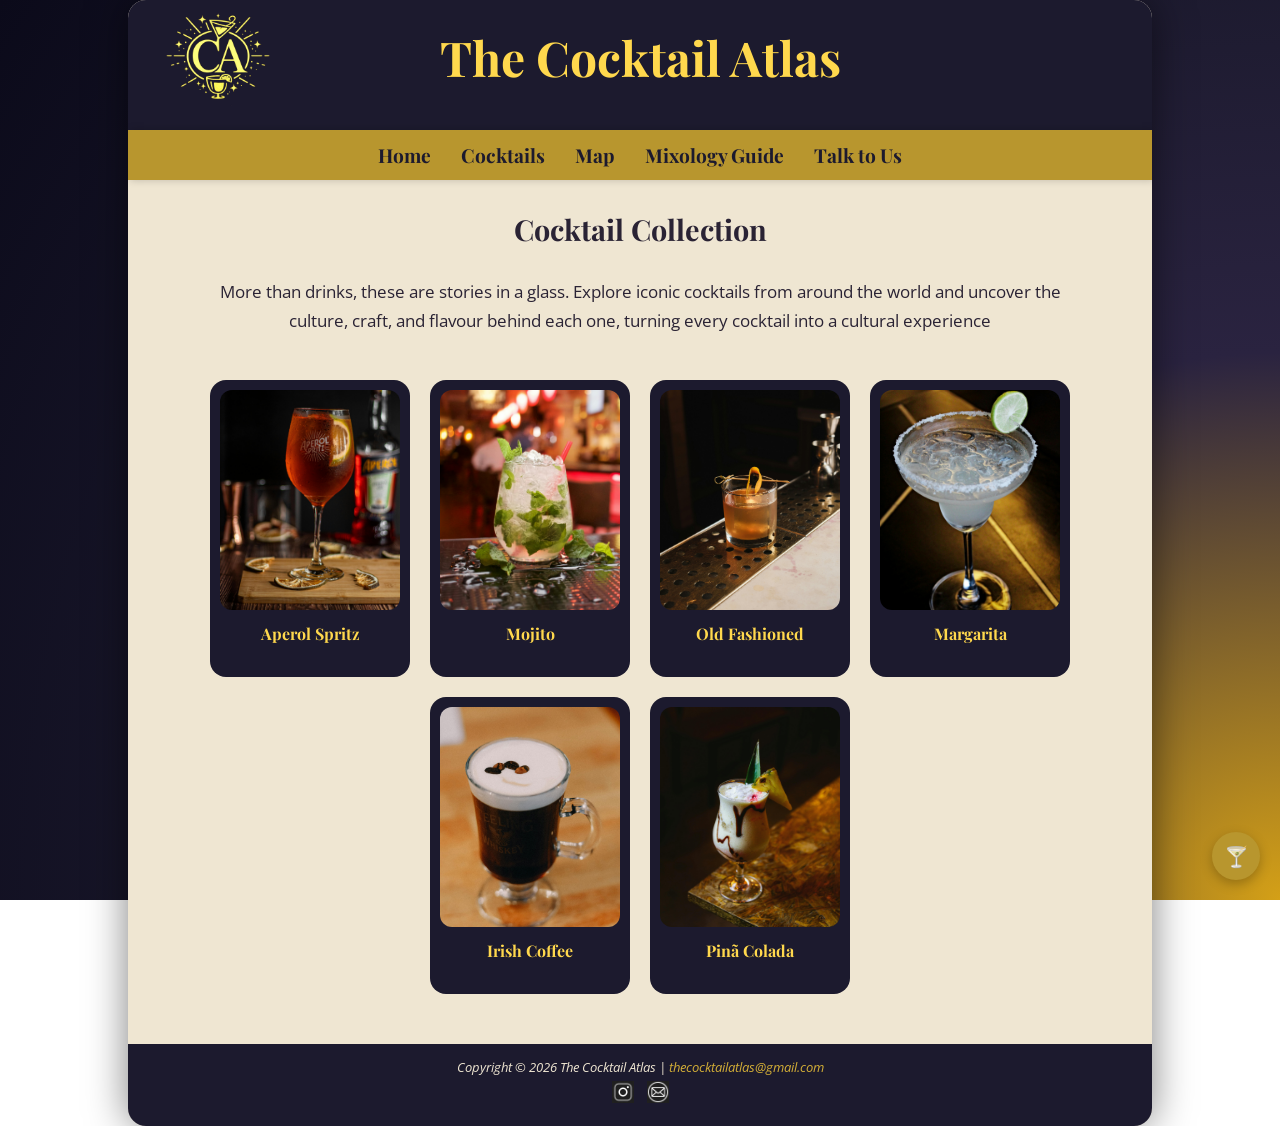
==== cocktails.html @ 1609e8bd "Add files via upload" ====
<!DOCTYPE html>
<html lang="en">

<head>
    <meta name="viewport" content="width=device-width, initial-scale=1.0"> 
    <title>The Cocktail Atlas</title>
    <meta charset="utf-8">
    <meta name="author" content="Clariane Luisa Patricia Costa Soares dos Santos">
    <meta name="description" content="Explore cocktail recipes, ingredients and stories behind iconic drinks.">
    <meta name="keywords" content="cocktails, mixology, cocktail recipes, drinks, bartending, cocktail atlas">
    <link rel="stylesheet" href="CocktailAtlas.css">
    <link href="https://fonts.googleapis.com/css2?family=Playfair+Display:wght@600;700&family=Open+Sans:wght@300;400;600&display=swap"
    rel="stylesheet">
    <link rel="icon" type="image/x-icon" href="images/icon1.png">
</head>

<body>
    <div id="wrapper">
    <header><h1>The Cocktail Atlas</h1></header> 
    <nav>
        <ul>
            <li><a href="index.html">Home</a></li>
            <li><a href="cocktails.html">Cocktails</a></li>
            <li><a href="map.html">Map</a></li>
            <li><a href="mixologyguide.html">Mixology Guide</a></li>
            <li><a href="contact.html">Talk to Us</a></li>
        </ul>
    </nav>
    
    <main class="cocktail-page">
        <h2>Cocktail Collection</h2>
        <p class="cocktail-intro">
            More than drinks, these are stories in a glass. 
            Explore iconic cocktails from around the world and uncover the culture, craft, and flavour behind each one, 
            turning every cocktail into a cultural experience
        </p>
     <div class="cocktail-grid">
        <div class="cocktail-card" onclick="openLightbox(this)">
            <img src="images/aperol.jpg" alt="A glass of Aperol Spritz cocktail">
            <p>Aperol Spritz</p>
                <div class="cocktail-info">
                <h3>Aperol Spritz 🇮🇹</h3>
                <h4>Origin:</h4>
                <p>Italy</p>

                <h4>History:</h4>
                <p>
                The Aperol Spritz originated in Northern Italy and became popular in Venice during the 20th century. 
                It is a modern evolution of the traditional “spritz”, where wine was diluted with water by Austrian soldiers. 
                Today, it represents Italian aperitivo culture — a relaxed pre-dinner social moment.
                </p>

                <h4>Ingredients:</h4>
                <ul>
                    <li>90 ml Aperol</li>
                    <li>60 ml Prosecco</li>
                    <li>30 ml Soda Water</li>
                    <li>Ice</li>
                    <li>1 Orange Slice</li>
                </ul> 

                <h4>Method:</h4>
                <ul>
                    <li>Fill a large wine glass with ice</li>
                    <li>Add 60ml of Prosecco</li>
                    <li>Pour 90ml of Aperol</li>
                    <li>Top up with 30ml of soda water</li>
                    <li>Stir gently</li>
                    <li>Garnish with an orange slice</li>
                </ul>

                <h4>Tip:</h4>
                <p>Follow the classic 3-2-1 ratio:</p>
                <ul>
                    <li>3 parts Aperol</li>
                    <li>2 parts Prosecco</li>
                    <li>1 part Soda Water</li>
                </ul>
            </div>
        </div>

        <div class="cocktail-card" onclick="openLightbox(this)">
            <img src="images/mojito.jpg" alt="A Mojito cocktail with mint and lime">
            <p>Mojito</p>
                <div class="cocktail-info">
                <h3>Mojito 🇨🇺</h3>
                <h4>Origin:</h4>
                <p>Cuba</p>

                <h4>History:</h4>
                <p>
                The Mojito dates back to 16th-century Cuba and was originally used for medicinal purposes. 
                It became popular in Havana and is closely associated with Cuban culture and writer Ernest Hemingway. 
                Its fresh combination of mint, lime, and rum reflects the tropical Caribbean climate.
                </p>
                
                <h4>Ingredients:</h4>
                <ul>
                    <li>50 ml White Rum</li>
                    <li>25 ml Lime Juice</li>
                    <li>15 ml Simple Syrup</li>
                    <li>Mint Leaves</li>
                    <li>Soda Water</li>
                </ul>

                <h4>Method:</h4>
                <ul>
                    <li>Place the mint leaves in a glass</li>
                    <li>Gently muddle to release the mint aroma</li>
                    <li>Add 25 ml of simple syrup</li>
                    <li>Add 15 ml of simple syrup</li>
                    <li>Fill the glass with ice</li>
                    <li>Pour in 50 ml of white rum</li>
                    <li>Top up with soda water</li>
                    <li>Stir gently to combine</li>
                    <li>Garnish with mint leaves and a lime wedge</li>
                </ul>

                <h4>Tip:</h4>
                <p>For a smoother and more balanced Mojito, always use simple
                    syrup instead of sugar - it mixes instantly and avoids 
                    grainy texture in the drink
                </p>
            </div>
        </div>

        <div class="cocktail-card" onclick="openLightbox(this)">
            <img src="images/oldfashion.jpg" alt="An Old Fashioned cocktail with orange peel">
            <p>Old Fashioned</p>
                <div class="cocktail-info">
                <h3>Old Fashioned 🇺🇸</h3>
                <h4>Origin:</h4>
                <p>United States</p>

                <h4>History:</h4>
                <p>
                The Old Fashioned is one of the oldest known cocktails, dating back to the early 1800s. 
                It was originally simply called a “whiskey cocktail”. 
                The name “Old Fashioned” came from people requesting the drink made the traditional way, without modern additions.
                </p>

                <h4>Ingredients:</h4>
                <ul>
                    <li>50 ml Bourbon or Rye Whiskey</li>
                    <li>10 ml Simple Syrup</li>
                    <li>2-3 dashes Angostura Bitters</li>
                    <li>Ice (preferably a large cube)</li>
                    <li>Orange Peel</li>
                </ul>

                <h4>Method:</h4>
                <ul>
                    <li>Add 10 ml of simple syrup into a glass</li>
                    <li>Add 2-3 dashes of Angostura bitters</li>
                    <li>Pour in 50 ml of bourbon or whiskey</li>
                    <li>Add a large ice cube</li>
                    <li>Stir gently for about 20-30seconds</li>
                    <li>Express the oils from an orange peel over the drink</li>
                    <li>Garnish with the orange peel</li>
                </ul>

                <h4>Tip:</h4>
                <p>Use a large ice cube, it melts slower, keeping your drink 
                    cold without watering it down too quickly, preserving 
                    the full flavor
                </p>
            </div>
        </div>

        <div class="cocktail-card" onclick="openLightbox(this)">
            <img src="images/marguerita.jpg" alt="A Margarita cocktail served in a salt-rimmed glass">
            <p>Margarita</p>
                <div class="cocktail-info">
                <h3>Margarita 🇲🇽</h3>
                <h4>Origin:</h4>
                <p>Mexico</p>

                <h4>History:</h4>
                <p>
                The Margarita is believed to have been created in Mexico in the 1930s or 1940s. 
                There are many stories about its origin, often involving bartenders creating the drink for a woman named Margarita. 
                It quickly became one of the most famous tequila-based cocktails worldwide.
                </p>

                <h4>Ingredients:</h4>
                <ul>
                    <li>50 ml Tequila</li>
                    <li>25 ml Orange Liqueur (Triple Sec or Cointreau)</li>
                    <li>25 ml Fresh Lime Juice</li>
                    <li>Salt (for the rim)</li>
                    <li>Ice</li>
                    
                </ul>

                <h4>Method:</h4>
                <ul>
                    <li>Rub a lime wedge around the rim of your glass</li>
                    <li>Dip the rim into salt to coat it</li>
                    <li>In a shaker, add ice, tequila, orange liqueur, and lime juice</li>
                    <li>Shake well for about 15 seconds</li>
                    <li>Strain into the prepared glass, with or without ice (your choice)</li>
                </ul>

                <h4>Tip:</h4>
                <p>Always use freshly squeezed lime juice, it makes huge difference.
                    Bottled juice kills the balance and freshness of a perfect margarita.
                </p>
            </div>
        </div>
            

        <div class="cocktail-card" onclick="openLightbox(this)">
            <img src="images/irishcoffee.jpg" alt="A glass of Irish Coffee topped with cream">
            <p>Irish Coffee</p>
                <div class="cocktail-info">
                <h3>Irish Coffee 🇮🇪</h3>
                <h4>Origin:</h4>
                <p>Ireland</p>

                <h4>History:</h4>
                <p>
                Irish Coffee was created in the 1940s in Ireland by chef Joe Sheridan at Foynes Airport. 
                He prepared the drink to warm up passengers arriving on a cold winter night, combining hot coffee, 
                Irish whiskey, sugar, and cream. 
                The drink quickly became famous and is now a symbol of Irish hospitality and warmth.
                </p>

                <h4>Ingredients:</h4>
                <ul>
                    <li>40 ml Irish whiskey</li>
                    <li>90 ml Hot Coffee (freshly brewed)</li>
                    <li>10-15 ml Simple Syrup</li>
                    <li>Lightly whipped cream</li>
                </ul>

                <h4>Method:</h4>
                <ul>
                    <li>Preheat your glass with hot water, then discard it</li>
                    <li>Add the hot coffee and simple syrup, stirring to combine</li>
                    <li>Pour in the Irish whiskey and mix gently</li>
                    <li>Carefully float the lightly whipped cream on top (use the back of a spoon)</li>
                </ul>

                <h4>Tips:</h4>
                <ul>
                    <li>Drink it through the cream - that contrast between hot coffee and cold 
                        cream is the whole experience</li>
                    <li>Using sugar syrup helps control sweetness and avoids any grainy texture</li>
                    <li>You can also swap or mix the whiskey with Baileys for a creamier, sweeter version</li>
                </ul>
            </div>
        </div>

        <div class="cocktail-card" onclick="openLightbox(this)">
            <img src="images/pinacolada.jpg" alt="A Piña Colada cocktail with pineapple garnish">
            <p>Pinã Colada</p>
            <div class="cocktail-info">
            <h3>Pinã Colada 🇵🇷</h3>
            <h4>Origin:</h4>
            <p>Puerto Rico</p>

            <h4>History:</h4>
            <p>
            The Piña Colada was officially created in Puerto Rico in 1954 and is now the island's national drink. 
            Its tropical blend of pineapple, coconut, and rum represents Caribbean beach culture and relaxation.
            </p>

                <h4>Ingredients:</h4>
                <ul>
                    <li>50 ml White Rum</li>
                    <li>30 ml Coconut Cream</li>
                    <li>50 ml Pineapple Juice</li>
                    <li>Pineapple Slice or Cherries (Optional)</li>
                    <li>Ice</li>
                </ul>

                <h4>Method:</h4>
                <ul>
                    <li>Add the rum, coconut cream, pineapple juice, and ice into a blender</li>
                    <li>Blend until smooth and creamy</li>
                    <li>Pour into a chilled glass</li>
                    <li>Garnish with a pineapple slice or cherry (optional)</li>
                </ul>

                <h4>Tip:</h4>
                <p>Blend until it's smooth but still thick, too much ice will water it down</p>
            </div>
        </div>
        
    </div>

    </main>

    <footer>
        Copyright &copy; 2026 The Cocktail Atlas | 
        <a href="mailto:thecocktailatlas@gmail.com">thecocktailatlas@gmail.com</a>

        <div class="social-icons">
        <a href="https://instagram.com" target="_blank">
            <img src="images/insta.png" alt="Instagram">
        </a>
        <a href="mailto:thecocktailatlas@gmail.com">
            <img src="images/email.png" alt="Email">
        </a>
        </div>
    </footer>

    </div>
    <div id="lightbox" class="lightbox" onclick="closeLightbox()">
        <div class="lightbox-content" onclick="event.stopPropagation()">
            <button class="close-btn" onclick="closeLightbox()">X</button>
            <div id="lightbox-body"></div>
        </div>
    </div>

    <div id="tip-button" title="Mixology Tip">🍸</div>
    <div id="tip-popup"></div>

    <script src="https://code.jquery.com/jquery-3.7.1.min.js"></script>
    <script src="script.js"></script>

</body>
</html>
---- CocktailAtlas.css ----
body {margin: 0;
font-family: 'Open Sans', sans-serif;
background: radial-gradient(circle at bottom right, 
#D4A017 0%,    
#2A2340 35%,   
#1C1A2E 60%,    
#0B0A1A 100%);
background-attachment: fixed;}

#wrapper{background-color: #EFE6D2;
width: 80%;
margin-left: auto;
margin-right: auto;
max-width: 1280px;
box-shadow: 0 0 40px rgba(0, 0, 0, 0.5);
border-radius: 18px;
overflow: hidden;}

#agePopup {position: fixed;
top: 0;
left: 0;
width: 100%;
height: 100%;
background: rgba(0, 0, 0, 0.85);
display: flex;
justify-content: center;
align-items: center;}

#agePopup .age-box{background: #EFE6D2;
padding: 20px;
border-radius: 10px;
text-align: center;}

#agePopup button{background-color: #D4A017;
color: white;
border: none;
padding: 10px 20px;
border-radius: 6px;
cursor: pointer;}

header{background-color: #1C1A2E;
height: 130px;
background-image: url(images/logo2.png);
background-size: 180px;
background-repeat: no-repeat;
background-position: left center;}

h1{text-align: center;
font-size: 3em;
color: #FFD84D;
margin: 0;
padding: 25px 20px;
font-family: 'Playfair Display', serif;}

h2{font-family: 'Playfair Display', serif;
margin: 25px 30px 15px 30px;
font-size: 1.8rem;}

p{margin: 0 30px 20px 30px;
font-size: 1.05rem;
line-height: 1.7em;
text-align: justify;}

nav{background-color: #B8962E;
font-family: 'Open Sans', sans-serif;
width: 100%;
box-shadow: 2px 0 8px rgba(0, 0, 0, 0.2);}

nav ul{list-style: none;
margin: 0;
padding: 12px;
display: flex;
justify-content: center;
gap: 30px;}

nav li{margin: 0;}

nav a{text-decoration: none;
color: #1C1A2E;
font-size: 1.2em;
font-weight: bold;
transition: 0.3s;
font-family: 'Playfair Display', serif;}

nav a:hover{ color: #FFD84D;
transform: translateY(-2px);
text-decoration: underline;}

main{padding: 0 0 30px 0;
background-color: #EFE6D2;
color: #2A2334;}

footer{background-color: #1C1A2E;
color: #EFE6D2;
font-size: small;
font-style: italic;
text-align: center;
padding: 14px 0;
clear: both;}

footer a{color: #D4AF37;
text-decoration: none;}

footer p {margin: 5px 0;
font-size: 14px;}

.social-icons img {width: 22px;
margin: 5px;
transition: transform 0.2s ease;}

.social-icons img:hover {transform: scale(1.2);}

#heroatlas{background-image: url(images/banner1.jpg);
background-size: cover;
background-position: center 45%;
height: 240px;
margin-bottom: 20px;}


.slogan{text-align: center;
font-family: 'Playfair Display', serif;
font-size: 0.9em;
font-style: italic;
font-weight: bold;
color: #2A2334;
background-color: #EFE6D2;
padding: 8px 18px;
margin: 0;
border-bottom: 1px solid #1C1A2E;}

.cocktail-grid{display: flex;
gap: 20px;
justify-content: center;
flex-wrap: wrap;
margin-top: 30px;
padding-bottom: 20px;
align-items: flex-start;}

.cocktail-card{position: relative;
width: 180px;
text-align: center;
cursor: pointer;
background-color: #1C1A2E;
padding: 10px;
border-radius: 16px;
transition: 0.3s;
overflow: hidden;}

.cocktail-intro {text-align: center;
max-width: 850px;
margin: 30px auto 45px auto;
font-size: 1.05rem;
line-height: 1.7;}

.cocktail-page h2 {text-align: center;
margin-top: 30px;
margin-bottom: 15px;}

.cocktail-card:hover{transform: translateY(-6px);
box-shadow: 0 12px 24px rgba(0, 0, 0, 0.35);} 

.cocktail-info{display: none;}

.cocktail-card img{width: 100%;
height: 220px;
object-fit: cover;
border-radius: 12px;
display: block;}

.cocktail-card > p{margin-top: 10px;
color: #FFD84D;
font-weight: bold;
font-size: 16px;
text-align: center;
font-family: 'Playfair Display', serif;}

.lightbox{display: none;
position: fixed;
top: 0;
left: 0;
width: 100%;
height: 100%;
background: rgba(0, 0, 0, 0.75);
justify-content: center;
align-items: center;
z-index: 2000;
padding: 20px;
box-sizing: border-box;}

.lightbox-content{position: relative;
background: rgba(28, 26, 46, 0.98);
color: #EFE6D2;
width: 90%;
max-width: 650px;
max-height: 80vh;
overflow-y: auto;
padding: 25px;
border-radius: 16px;
box-sizing: border-box;}

.lightbox-content h3,
.lightbox-content h4{font-family: 'Playfair Display', serif;
color: #FFD84D;}

.lightbox-content h3 {margin-top: 0;
font-size: 1.9rem;}

.lightbox-content h4 {margin-top: 16px;
margin-bottom: 6px;
font-size: 1.1rem;}

.lightbox-content p,
.lightbox-content li{font-size: 0.95rem;
line-height: 1.6;
text-align: left;}

.close-btn {background: #FFD84D;
color: #1C1A2E;
border: none;
border-radius: 50%;
width: 30px;
height: 30px;
font-weight: bold;
cursor: pointer;
position: absolute;
top: 10px;
right: 10px;}

.cocktail-form {display: flex;
flex-direction: column;
gap: 10px;}

.contact-page {max-width: 550px;
margin: 30px auto;
padding: 25px;
background-color: #EFE6D2;
border-radius: 12px;
box-shadow: 0 8px 20px rgba(0,0,0,0.3);}

.cocktail-form input,
.cocktail-form textarea,
.cocktail-form select {border: 1px solid #B8962E;
background-color: #FFFFFF;
padding: 12px 14px;
font-size: 1em;}

.cocktail-form input[type="submit"] {background-color: #1C1A2E;
color: #B8962E;
border: none;
padding: 12px;
border-radius: 8px;
font-weight: bold;
cursor: pointer;}

.cocktail-form input[type="submit"]:hover {background-color: #FFD84D;}

a.back-btn {display: inline-block;
margin-top: 20px;
margin-left: 30px;
padding: 10px 20px;
background-color: #B8962E;
color: #ffffff;
text-decoration: none;
font-weight: bold;
border-radius: 8px;
transition: 0.3s;}

a.back-btn:hover {background-color: #1C1A2E;
color: #ffffff;}

.map-page {background-color: #FFFFFF4D;
border-radius: 16px;
max-width: 900px;
margin: 30px auto;
padding: 20px;
box-shadow: 0 8px 20px rgba(0,0,0,0.3);}

.map-page h2 {text-align: center;
margin-top: 30px;
margin-bottom: 20px;}

.map-description {text-align: center;
max-width: 750px;
margin: 0 auto 35px auto;
font-size: 1.05rem;
line-height: 1.7em;}

.highlight-gold {color: #D4A017;
font-weight: bold;}

.map-page iframe {display: block;
width: 100%;
max-width: 900px;
margin: 0 auto;
border-radius: 16px;
box-shadow: 0 10px 30px rgba(0,0,0,0.25);}


.map-legend {margin: 20px auto 30px auto;
max-width: 800px;
padding: 20px;
background-color: #ffffff;
border-radius: 12px;
box-shadow: 0 8px 20px rgba(0, 0, 0, 0.12);}

.map-legend h3 {font-family: 'Playfair Display', serif;
color: #1C1A2E;
margin-top: 0;
margin-bottom: 15px;
text-align: center;}

.legend-item {display: flex;
align-items: flex-start;
gap: 12px;
margin-bottom: 15px;}

.legend-item p {margin: 0;
text-align: left;
font-size: 1rem;
line-height: 1.6;}

.legend-icon {display: inline-block;
min-width: 28px;
font-size: 1.2rem;
font-weight: bold;
text-align: center;}

.blue-icon {color: #3D3DA8;}

.gold-icon {color: #D4A017;}

.tips-page {max-width: 850px;
margin: 5px auto 30px auto;
padding: 20px;}

.tips-page h2 {text-align: center;
margin-bottom: 15px;
margin-top: 5px;}

.tips-intro {text-align: center;
max-width: 700px;
margin: 0 auto 30px auto;
font-size: 1.05rem;
line-height: 1.7;}

.tips-section {margin-bottom: 35px;
padding: 25px;
background-color: #ffffff;
border-radius: 12px;
box-shadow: 0 8px 20px rgba(0, 0, 0, 0.12);}

.tips-section h3 {margin-top: 0;
font-family: 'Playfair Display', serif;
color: #1C1A2E;}

.tips-list {padding-left: 20px;
line-height: 1.8;}

.flavour-list li {margin-bottom: 12px;}

.flavour-list em {display: block;
color: #666;
font-size: 0.95rem;}

.video-container {margin-top: 20px;
text-align: center;}

.video-container iframe {width: 100%;
max-width: 700px;
height: 315px;
margin-top: 12px;
border-radius: 12px;}

.series-box {display: flex;
align-items: center;
gap: 20px;}

.series-box img {width: 150px;
border-radius: 10px;}

.series-box p {margin: 0;}

#tip-button {position: fixed;
bottom: 20px;
right: 20px;
width: 48px;
height: 48px;
background-color: #B8962E;
color: #ffffff;
border-radius: 50%;
display: flex;
align-items: center;
justify-content: center;
cursor: pointer;
font-size: 20px;
box-shadow: 0 4px 12px rgba(0, 0, 0, 0.25);
z-index: 3000;
transition: 0.3s;}

#tip-button:hover {background-color: #D4A017;
transform: scale(1.05);}

#tip-popup {display: none;
position: fixed;
bottom: 78px;
right: 20px;
max-width: 260px;
background-color: #ffffff;
color: #1C1A2E;
padding: 14px 16px;
border-radius: 12px;
box-shadow: 0 8px 20px rgba(0, 0, 0, 0.18);
z-index: 3000;
font-size: 0.95rem;
line-height: 1.5;}


@media (max-width: 900px) {
    #wrapper {width: 92%;}

    header {height: 110px;
    background-size: 140px;
    background-position: left center;}

    h1 {font-size: 2.4em;
    padding: 22px 15px;}

    nav ul {gap: 18px;
    padding: 10px;
    flex-wrap: wrap;}

    nav a {font-size: 1.05em;}

    p {margin: 0 20px 18px 20px;
    font-size: 1rem;}

    h2 {margin: 20px;
    font-size: 1.6rem;}

    .cocktail-intro,
    .map-description,
    .tips-intro {max-width: 90%;
    margin-left: auto;
    margin-right: auto;}

    .contact-page,
    .map-page,
    .tips-page {width: auto;
    margin: 20px;}

    .lightbox-content {width: 95%;
    max-width: 600px;
    padding: 20px;}

    .series-box {flex-direction: column;
    text-align: center;}

    .series-box p {text-align: center;}
}

@media (max-width: 600px) {
    #wrapper {width: 100%;
    margin: 0;
    border-radius: 0;
    box-shadow: none;}

    body {background-size: cover;
    background-position: center;}

    header {height: auto;
    background-size: 100px;
    background-position: top center;
    padding-top: 85px;}

    h1 {font-size: 1.9em;
    padding: 14px 10px 18px 10px;}

    nav ul {gap: 10px;
    padding: 10px 8px;
    flex-wrap: wrap;}

    nav a {font-size: 0.95em;}

    .slogan {font-size: 0.8em;
    padding: 8px 12px;}

    h2 {font-size: 1.45rem;
    margin: 18px 15px 12px 15px;
    text-align: center;}

    p {margin: 0 15px 16px 15px;
    font-size: 0.98rem;
    line-height: 1.6;}

    main {padding: 0 0 20px 0;}

    .cocktail-page h2,
    .map-page h2,
    .tips-page h2 {margin-top: 15px;}

    .cocktail-intro,
    .map-description,
    .tips-intro {max-width: 92%;
    margin: 0 auto 20px auto;
    font-size: 1rem;
    line-height: 1.6;}

    .cocktail-grid {gap: 15px;
    margin-top: 20px;
    padding: 0 10px 20px 10px;}

    .cocktail-card {width: 100%;
    max-width: 260px;}

    .cocktail-card img {height: 250px;}

    .lightbox {padding: 10px;}

    .lightbox-content {width: 100%;
    max-width: none;
    max-height: 85vh;
    padding: 18px;
    border-radius: 12px;}

    .lightbox-content h3 {font-size: 1.5rem;}

    .lightbox-content h4 {font-size: 1rem;}

    .map-page {margin: 15px;
    padding: 15px;}

    .map-page iframe {height: 350px;}

    .map-legend {padding: 16px;}

    .legend-item {gap: 10px;}

    .contact-page {max-width: none;
    margin: 15px;
    padding: 18px;}

    .cocktail-form input,
    .cocktail-form textarea,
    .cocktail-form select {font-size: 1rem;}

    .tips-page {margin: 10px 15px 25px 15px;
    padding: 0;}

    .tips-section {padding: 18px;
    margin-bottom: 20px;}

    .tips-list,
    .flavour-list {padding-left: 18px;}

    .video-container iframe {width: 100%;
    height: 220px;}

    .series-box img {width: 120px;}

    footer {padding: 10px 8px;
    font-size: 0.8rem;}

    .social-icons img {width: 20px;
    margin: 4px;}

    #tip-button {width: 42px;
    height: 42px;
    font-size: 18px;
    bottom: 14px;
    right: 14px;}

    #tip-popup {right: 14px;
    bottom: 65px;
    max-width: 220px;
    font-size: 0.9rem;}
}
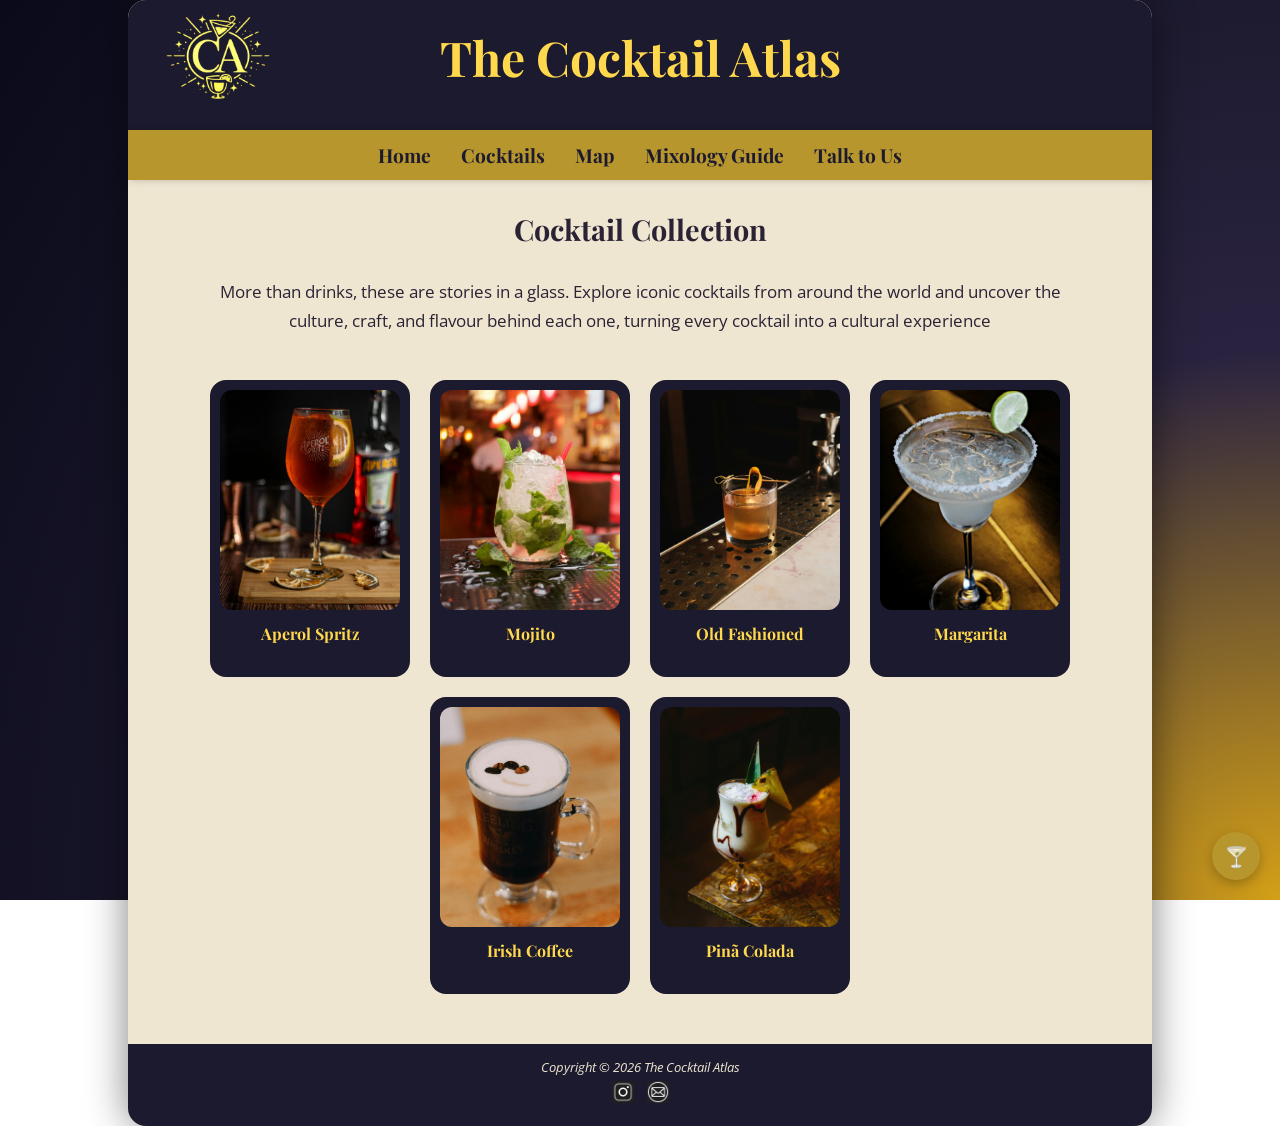
==== commit 94c4bdfe: "Update footer by removing email link Removed email link from footer while retaining copyright notice" ====
--- a/cocktails.html
+++ b/cocktails.html
@@ -292,8 +292,7 @@
     </main>
 
     <footer>
-        Copyright &copy; 2026 The Cocktail Atlas | 
-        <a href="mailto:thecocktailatlas@gmail.com">thecocktailatlas@gmail.com</a>
+        Copyright &copy; 2026 The Cocktail Atlas
 
         <div class="social-icons">
         <a href="https://instagram.com" target="_blank">
@@ -320,4 +319,4 @@
     <script src="script.js"></script>
 
 </body>
-</html>+</html>
--- a/CocktailAtlas.css
+++ b/CocktailAtlas.css
@@ -490,7 +490,8 @@
 
     p {margin: 0 15px 16px 15px;
     font-size: 0.98rem;
-    line-height: 1.6;}
+    line-height: 1.6;
+    text-align: left}
 
     main {padding: 0 0 20px 0;}
 
